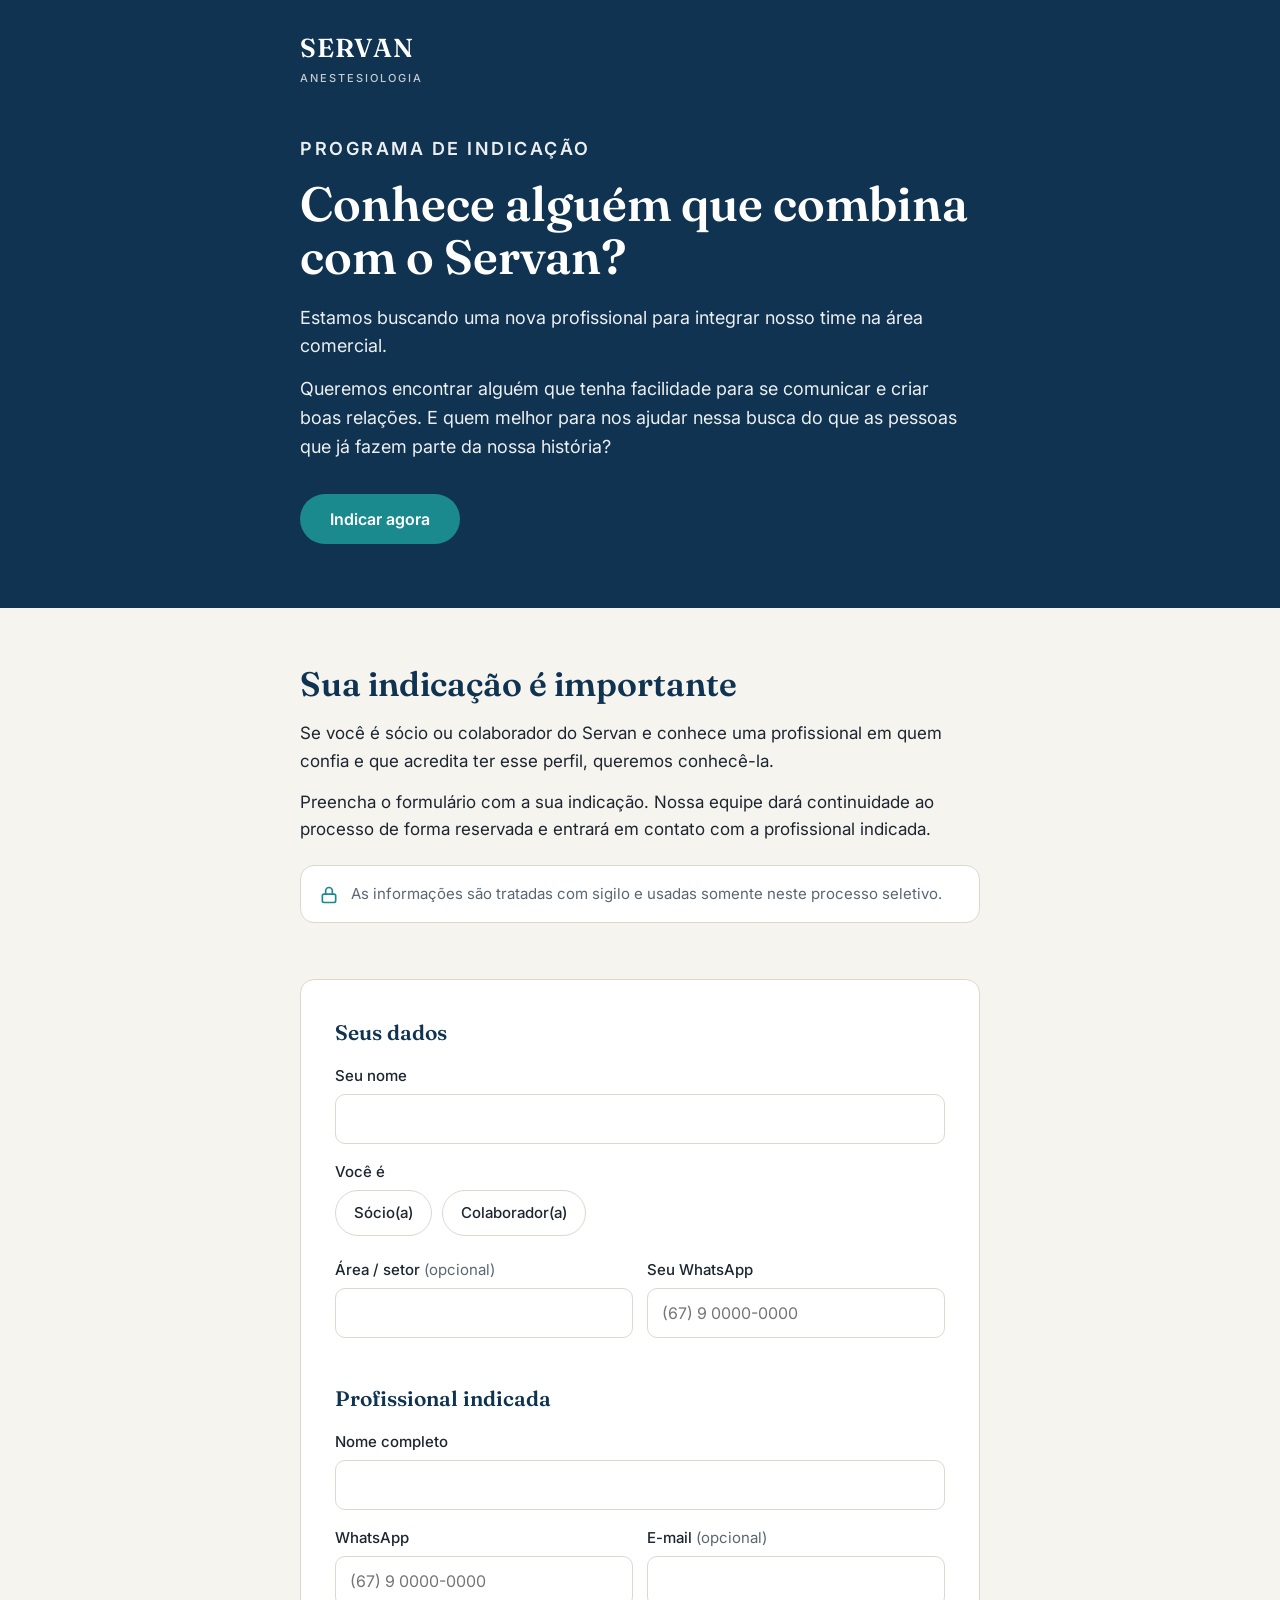
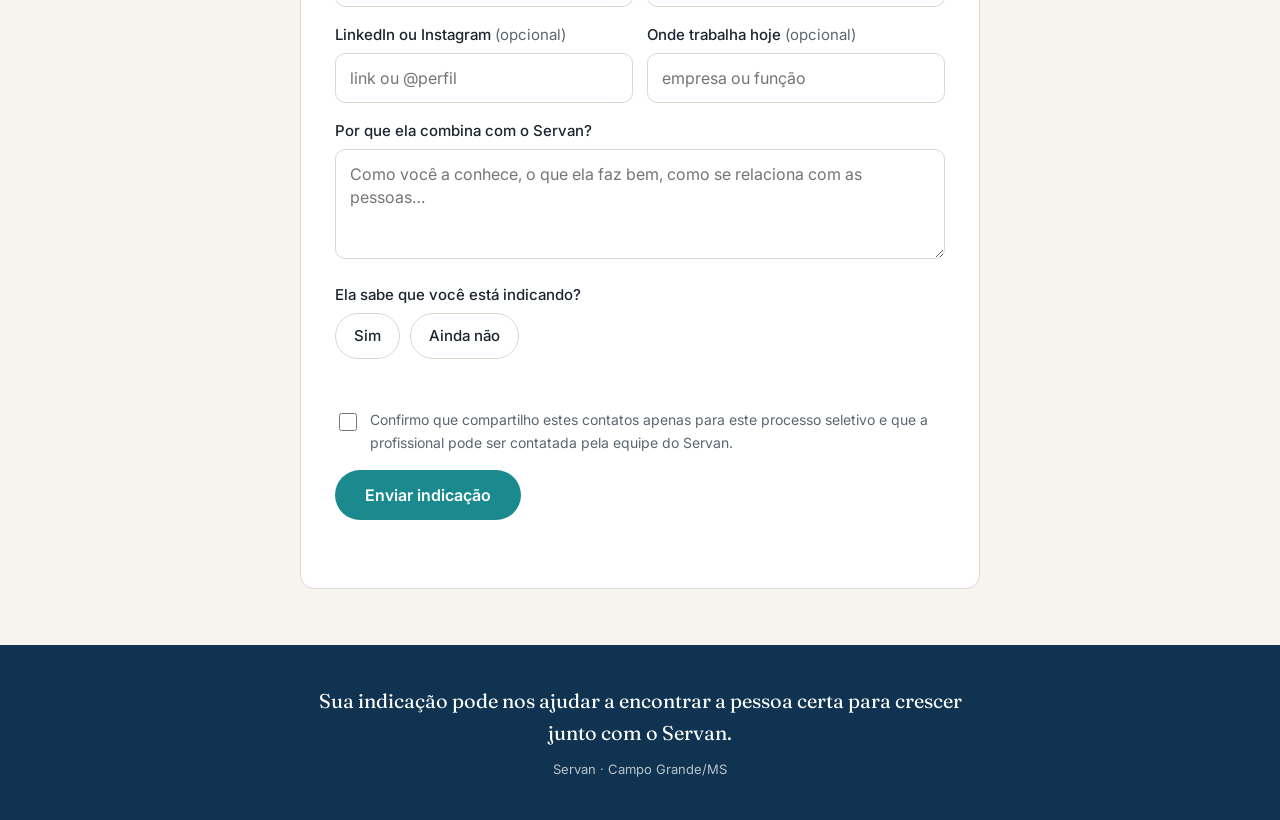
==== servan-indicacao/index.html @ 4f5d7ca6 "Add Servan referral landing page with Google Sheets integration Co-Authored-By: Claude Opus 5.5 <nor" ====
<!doctype html>
<html lang="pt-BR">
<head>
<meta charset="utf-8">
<meta name="viewport" content="width=device-width, initial-scale=1">
<title>Indique para o Servan</title>
<meta name="description" content="Conhece alguém que combina com o Servan? Indique para a vaga na área comercial.">
<meta name="robots" content="noindex, nofollow">
<meta property="og:title" content="Conhece alguém que combina com o Servan?">
<meta property="og:description" content="Sua indicação pode nos ajudar a encontrar a pessoa certa para crescer junto com o Servan.">
<link rel="preconnect" href="https://fonts.googleapis.com">
<link rel="preconnect" href="https://fonts.gstatic.com" crossorigin>
<link href="https://fonts.googleapis.com/css2?family=Fraunces:opsz,wght@9..144,500;9..144,600&family=Inter:wght@400;500;600&display=swap" rel="stylesheet">
<style>
  /* ==========================================================
     IDENTIDADE VISUAL — trocar aqui pelas cores oficiais Servan
     ========================================================== */
  :root {
    --brand: #0F3350;         /* cor principal (títulos, header) */
    --brand-ink: #FFFFFF;     /* texto sobre a cor principal */
    --accent: #1B8A8F;        /* botões, destaques */
    --accent-hover: #146E72;
    --bg: #F6F4EF;            /* fundo da página */
    --surface: #FFFFFF;       /* cartões e formulário */
    --text: #1C2530;
    --muted: #5B6673;
    --line: #DCD8CE;
    --error: #B42318;
    --radius: 14px;
    --font-title: "Fraunces", Georgia, serif;
    --font-body: "Inter", system-ui, -apple-system, "Segoe UI", sans-serif;
  }

  /* ===== CONFIG: URL do app da Web do Apps Script (ver LEIA-ME.md) ===== */
</style>
<script>
  window.SERVAN_ENDPOINT = "COLE_AQUI_A_URL_DO_APPS_SCRIPT";
</script>
<style>
  *, *::before, *::after { box-sizing: border-box; }
  html { -webkit-text-size-adjust: 100%; }
  body {
    margin: 0; background: var(--bg); color: var(--text);
    font-family: var(--font-body); font-size: 17px; line-height: 1.6;
  }
  .wrap { max-width: 720px; margin: 0 auto; padding: 0 20px; }

  header.hero { background: var(--brand); color: var(--brand-ink); padding: 28px 0 64px; }
  .logo { display: flex; align-items: center; gap: 10px; margin-bottom: 48px; min-height: 40px; }
  .logo img { height: 40px; width: auto; display: block; }
  .logo .wordmark { font-family: var(--font-title); font-size: 26px; font-weight: 600; letter-spacing: .04em; }
  .logo .wordmark small { display: block; font-family: var(--font-body); font-size: 11px; font-weight: 500; letter-spacing: .18em; text-transform: uppercase; opacity: .75; }
  .eyebrow { font-size: 13px; font-weight: 600; letter-spacing: .14em; text-transform: uppercase; opacity: .8; margin: 0 0 12px; }
  h1 { font-family: var(--font-title); font-weight: 600; font-size: clamp(32px, 7vw, 48px); line-height: 1.1; margin: 0 0 20px; }
  .hero p { font-size: 18px; opacity: .92; margin: 0 0 14px; max-width: 60ch; }
  .btn {
    display: inline-block; background: var(--accent); color: #fff; border: 0; cursor: pointer;
    font: 600 16px/1 var(--font-body); padding: 17px 30px; border-radius: 999px; text-decoration: none;
    transition: background .15s ease, transform .15s ease;
  }
  .btn:hover { background: var(--accent-hover); }
  .btn:active { transform: translateY(1px); }
  .btn:disabled { opacity: .6; cursor: wait; }
  .hero .btn { margin-top: 18px; }

  section { padding: 56px 0; }
  h2 { font-family: var(--font-title); font-weight: 600; color: var(--brand); font-size: clamp(26px, 5vw, 34px); line-height: 1.2; margin: 0 0 16px; }
  .intro p { margin: 0 0 14px; }
  .note { display: flex; gap: 12px; align-items: flex-start; background: var(--surface); border: 1px solid var(--line); border-radius: var(--radius); padding: 16px 18px; margin-top: 22px; font-size: 15px; color: var(--muted); }
  .note svg { flex: none; margin-top: 3px; color: var(--accent); }

  .card { background: var(--surface); border: 1px solid var(--line); border-radius: var(--radius); padding: 28px 22px; }
  fieldset { border: 0; margin: 0 0 28px; padding: 0; }
  legend { font-family: var(--font-title); font-size: 21px; font-weight: 600; color: var(--brand); margin-bottom: 14px; padding: 0; }
  .field { margin-bottom: 16px; }
  label { display: block; font-size: 15px; font-weight: 500; margin-bottom: 6px; }
  label .opt { font-weight: 400; color: var(--muted); }
  input[type=text], input[type=email], input[type=tel], textarea, select {
    width: 100%; font: 400 16px/1.4 var(--font-body); color: var(--text);
    background: #fff; border: 1px solid var(--line); border-radius: 10px; padding: 13px 14px;
  }
  textarea { min-height: 110px; resize: vertical; }
  input:focus, textarea:focus, select:focus { outline: 2px solid var(--accent); outline-offset: 1px; border-color: var(--accent); }
  .row { display: grid; grid-template-columns: 1fr; gap: 0 14px; }
  @media (min-width: 600px) { .row { grid-template-columns: 1fr 1fr; } .card { padding: 36px 34px; } }
  .choices { display: flex; flex-wrap: wrap; gap: 10px; }
  .choice { position: relative; }
  .choice input { position: absolute; opacity: 0; inset: 0; }
  .choice span { display: inline-block; border: 1px solid var(--line); border-radius: 999px; padding: 10px 18px; font-size: 15px; cursor: pointer; background: #fff; }
  .choice input:checked + span { background: var(--brand); color: var(--brand-ink); border-color: var(--brand); }
  .choice input:focus-visible + span { outline: 2px solid var(--accent); outline-offset: 2px; }
  .consent { display: flex; gap: 10px; align-items: flex-start; font-size: 14px; color: var(--muted); font-weight: 400; }
  .consent input { margin-top: 4px; width: 18px; height: 18px; flex: none; accent-color: var(--accent); }
  .hp { position: absolute; left: -9999px; }
  .err { color: var(--error); font-size: 14px; margin: 8px 0 0; min-height: 1em; }
  .submit { display: flex; flex-direction: column; gap: 10px; align-items: stretch; }
  @media (min-width: 600px) { .submit { align-items: flex-start; } }

  .thanks { display: none; text-align: center; padding: 48px 22px; }
  .thanks .check { width: 64px; height: 64px; border-radius: 50%; background: var(--accent); color: #fff; display: grid; place-items: center; margin: 0 auto 18px; }
  .thanks p { color: var(--muted); max-width: 46ch; margin: 0 auto 20px; }
  .link-btn { background: none; border: 0; color: var(--accent); font: 600 15px var(--font-body); cursor: pointer; text-decoration: underline; }

  footer { background: var(--brand); color: var(--brand-ink); padding: 40px 0; text-align: center; }
  footer p { font-family: var(--font-title); font-size: 20px; margin: 0; }
  footer small { display: block; margin-top: 10px; font-size: 13px; opacity: .7; }
</style>
</head>
<body>

<header class="hero">
  <div class="wrap">
    <div class="logo">
      <!-- Salve o logo oficial como logo-servan.png (versão clara/branca) na mesma pasta -->
      <img src="logo-servan.png" alt="Servan" onerror="this.remove(); document.getElementById('wm').hidden=false;">
      <div class="wordmark" id="wm" hidden>SERVAN<small>Anestesiologia</small></div>
    </div>
    <p class="eyebrow">Programa de indicação</p>
    <h1>Conhece alguém que combina com o Servan?</h1>
    <p>Estamos buscando uma nova profissional para integrar nosso time na área comercial.</p>
    <p>Queremos encontrar alguém que tenha facilidade para se comunicar e criar boas relações. E quem melhor para nos ajudar nessa busca do que as pessoas que já fazem parte da nossa história?</p>
    <a class="btn" href="#indicar">Indicar agora</a>
  </div>
</header>

<section class="intro">
  <div class="wrap">
    <h2>Sua indicação é importante</h2>
    <p>Se você é sócio ou colaborador do Servan e conhece uma profissional em quem confia e que acredita ter esse perfil, queremos conhecê-la.</p>
    <p>Preencha o formulário com a sua indicação. Nossa equipe dará continuidade ao processo de forma reservada e entrará em contato com a profissional indicada.</p>
    <div class="note">
      <svg width="20" height="20" viewBox="0 0 24 24" fill="none" stroke="currentColor" stroke-width="2" stroke-linecap="round" stroke-linejoin="round" aria-hidden="true"><rect x="4" y="11" width="16" height="10" rx="2"/><path d="M8 11V7a4 4 0 0 1 8 0v4"/></svg>
      <span>As informações são tratadas com sigilo e usadas somente neste processo seletivo.</span>
    </div>
  </div>
</section>

<section id="indicar" style="padding-top:0">
  <div class="wrap">
    <div class="card">
      <form id="form" novalidate>
        <fieldset>
          <legend>Seus dados</legend>
          <div class="field">
            <label for="ind_nome">Seu nome</label>
            <input type="text" id="ind_nome" name="ind_nome" autocomplete="name" required>
          </div>
          <div class="field">
            <label id="vinc_lbl">Você é</label>
            <div class="choices" role="radiogroup" aria-labelledby="vinc_lbl">
              <label class="choice"><input type="radio" name="ind_vinculo" value="Sócio(a)" required><span>Sócio(a)</span></label>
              <label class="choice"><input type="radio" name="ind_vinculo" value="Colaborador(a)"><span>Colaborador(a)</span></label>
            </div>
          </div>
          <div class="row">
            <div class="field">
              <label for="ind_area">Área / setor <span class="opt">(opcional)</span></label>
              <input type="text" id="ind_area" name="ind_area">
            </div>
            <div class="field">
              <label for="ind_contato">Seu WhatsApp</label>
              <input type="tel" id="ind_contato" name="ind_contato" autocomplete="tel" inputmode="tel" placeholder="(67) 9 0000-0000" required>
            </div>
          </div>
        </fieldset>

        <fieldset>
          <legend>Profissional indicada</legend>
          <div class="field">
            <label for="nome">Nome completo</label>
            <input type="text" id="nome" name="nome" required>
          </div>
          <div class="row">
            <div class="field">
              <label for="whatsapp">WhatsApp</label>
              <input type="tel" id="whatsapp" name="whatsapp" inputmode="tel" placeholder="(67) 9 0000-0000" required>
            </div>
            <div class="field">
              <label for="email">E-mail <span class="opt">(opcional)</span></label>
              <input type="email" id="email" name="email">
            </div>
          </div>
          <div class="row">
            <div class="field">
              <label for="social">LinkedIn ou Instagram <span class="opt">(opcional)</span></label>
              <input type="text" id="social" name="social" placeholder="link ou @perfil">
            </div>
            <div class="field">
              <label for="atuacao">Onde trabalha hoje <span class="opt">(opcional)</span></label>
              <input type="text" id="atuacao" name="atuacao" placeholder="empresa ou função">
            </div>
          </div>
          <div class="field">
            <label for="motivo">Por que ela combina com o Servan?</label>
            <textarea id="motivo" name="motivo" placeholder="Como você a conhece, o que ela faz bem, como se relaciona com as pessoas…" required></textarea>
          </div>
          <div class="field">
            <label id="sabe_lbl">Ela sabe que você está indicando?</label>
            <div class="choices" role="radiogroup" aria-labelledby="sabe_lbl">
              <label class="choice"><input type="radio" name="sabe" value="Sim" required><span>Sim</span></label>
              <label class="choice"><input type="radio" name="sabe" value="Ainda não"><span>Ainda não</span></label>
            </div>
          </div>
        </fieldset>

        <div class="field">
          <label class="consent">
            <input type="checkbox" name="consentimento" value="Sim" required>
            <span>Confirmo que compartilho estes contatos apenas para este processo seletivo e que a profissional pode ser contatada pela equipe do Servan.</span>
          </label>
        </div>

        <input class="hp" type="text" name="website" tabindex="-1" autocomplete="off" aria-hidden="true">

        <div class="submit">
          <button class="btn" type="submit" id="send">Enviar indicação</button>
          <p class="err" id="err" role="alert"></p>
        </div>
      </form>

      <div class="thanks" id="thanks" aria-live="polite">
        <div class="check"><svg width="30" height="30" viewBox="0 0 24 24" fill="none" stroke="currentColor" stroke-width="2.5" stroke-linecap="round" stroke-linejoin="round" aria-hidden="true"><path d="M20 6 9 17l-5-5"/></svg></div>
        <h2>Indicação recebida. Obrigado!</h2>
        <p>Nossa equipe vai dar continuidade de forma reservada e entrará em contato com a profissional indicada.</p>
        <button class="link-btn" type="button" id="again">Fazer outra indicação</button>
      </div>
    </div>
  </div>
</section>

<footer>
  <div class="wrap">
    <p>Sua indicação pode nos ajudar a encontrar a pessoa certa para crescer junto com o Servan.</p>
    <small>Servan · Campo Grande/MS</small>
  </div>
</footer>

<script>
(function () {
  var form = document.getElementById('form');
  var btn = document.getElementById('send');
  var err = document.getElementById('err');
  var thanks = document.getElementById('thanks');

  function digits(v) { return (v || '').replace(/\D/g, ''); }

  function validate() {
    var missing = [];
    form.querySelectorAll('[required]').forEach(function (el) {
      if (el.type === 'radio') {
        if (!form.querySelector('input[name="' + el.name + '"]:checked')) missing.push(el);
      } else if (el.type === 'checkbox') {
        if (!el.checked) missing.push(el);
      } else if (!el.value.trim()) missing.push(el);
    });
    if (missing.length) { missing[0].focus(); return 'Preencha os campos obrigatórios.'; }
    if (digits(form.ind_contato.value).length < 10 || digits(form.whatsapp.value).length < 10) {
      return 'Confira os números de WhatsApp (com DDD).';
    }
    if (form.email.value && !/^\S+@\S+\.\S+$/.test(form.email.value)) return 'Confira o e-mail informado.';
    return '';
  }

  function done() {
    form.style.display = 'none';
    thanks.style.display = 'block';
    thanks.scrollIntoView({ behavior: 'smooth', block: 'center' });
  }

  function fail() {
    btn.disabled = false; btn.textContent = 'Enviar indicação';
    err.textContent = 'Não foi possível enviar agora. Tente novamente em instantes.';
  }

  form.addEventListener('submit', function (e) {
    e.preventDefault();
    err.textContent = '';
    if (form.website.value) return; // honeypot anti-spam
    var msg = validate();
    if (msg) { err.textContent = msg; return; }

    var data = {};
    new FormData(form).forEach(function (v, k) { if (k !== 'website') data[k] = String(v).trim(); });

    btn.disabled = true; btn.textContent = 'Enviando…';

    // Servido pelo próprio Apps Script (doGet): usa google.script.run
    if (window.google && google.script && google.script.run) {
      google.script.run.withSuccessHandler(done).withFailureHandler(fail).salvarIndicacao(data);
      return;
    }
    // Hospedado fora (Netlify, GitHub Pages etc.): POST para o app da Web
    fetch(window.SERVAN_ENDPOINT, { method: 'POST', mode: 'no-cors', body: new URLSearchParams(data) })
      .then(done).catch(fail);
  });

  document.getElementById('again').addEventListener('click', function () {
    form.reset(); btn.disabled = false; btn.textContent = 'Enviar indicação';
    thanks.style.display = 'none'; form.style.display = 'block';
    document.getElementById('indicar').scrollIntoView({ behavior: 'smooth' });
  });
})();
</script>
</body>
</html>
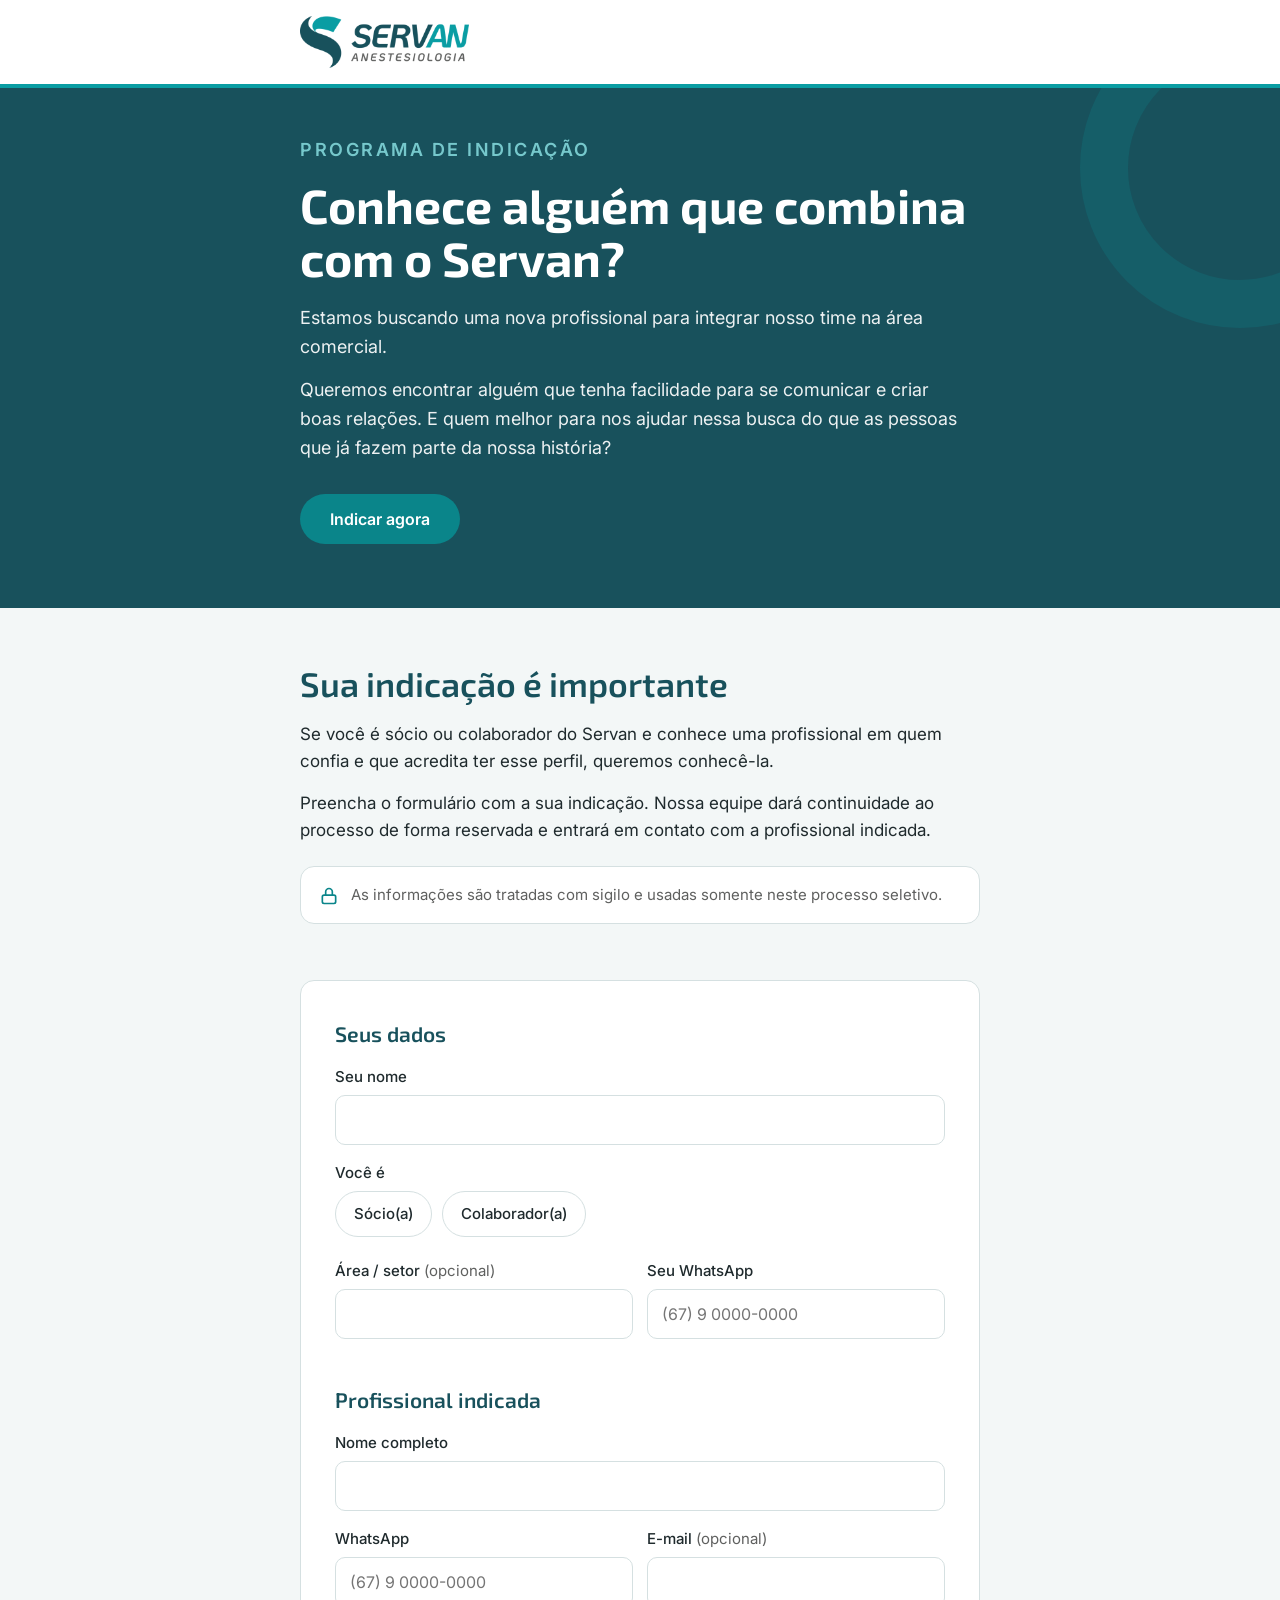
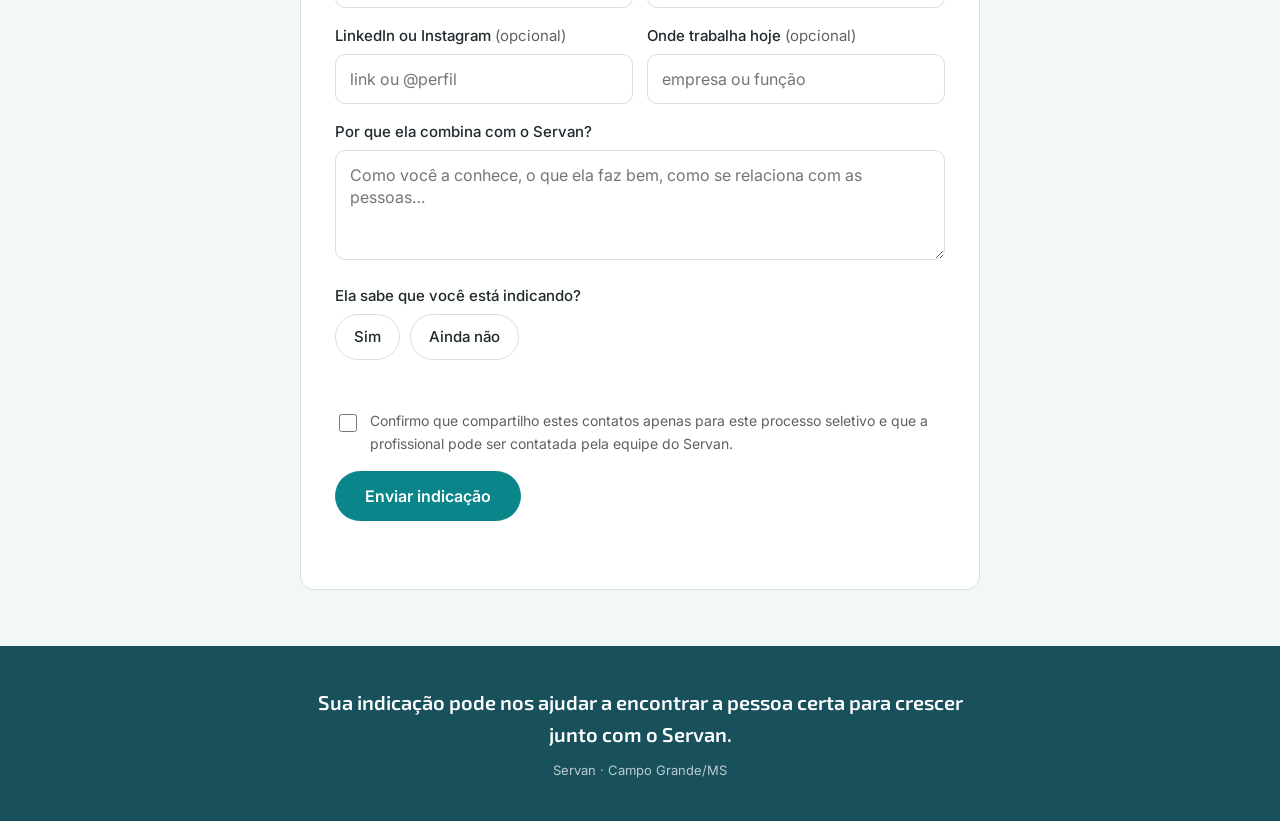
==== commit f9780022: "Apply Servan logo and brand palette to referral LP Co-Authored-By: Claude Opus 5.5 <noreply@anthropi" ====
--- a/servan-indicacao/index.html
+++ b/servan-indicacao/index.html
@@ -10,24 +10,25 @@
 <meta property="og:description" content="Sua indicação pode nos ajudar a encontrar a pessoa certa para crescer junto com o Servan.">
 <link rel="preconnect" href="https://fonts.googleapis.com">
 <link rel="preconnect" href="https://fonts.gstatic.com" crossorigin>
-<link href="https://fonts.googleapis.com/css2?family=Fraunces:opsz,wght@9..144,500;9..144,600&family=Inter:wght@400;500;600&display=swap" rel="stylesheet">
+<link href="https://fonts.googleapis.com/css2?family=Exo+2:wght@600;700&family=Inter:wght@400;500;600&display=swap" rel="stylesheet">
 <style>
   /* ==========================================================
      IDENTIDADE VISUAL — trocar aqui pelas cores oficiais Servan
      ========================================================== */
   :root {
-    --brand: #0F3350;         /* cor principal (títulos, header) */
+    --brand: #18515C;         /* petróleo Servan (logo) */
     --brand-ink: #FFFFFF;     /* texto sobre a cor principal */
-    --accent: #1B8A8F;        /* botões, destaques */
-    --accent-hover: #146E72;
-    --bg: #F6F4EF;            /* fundo da página */
+    --teal: #0A9DA3;          /* turquesa Servan (logo) — detalhes */
+    --accent: #0A858A;        /* turquesa escurecido p/ botões (contraste AA) */
+    --accent-hover: #18515C;
+    --bg: #F3F7F7;            /* fundo da página */
     --surface: #FFFFFF;       /* cartões e formulário */
-    --text: #1C2530;
-    --muted: #5B6673;
-    --line: #DCD8CE;
+    --text: #1F2A2D;
+    --muted: #5F605F;         /* cinza Servan (logo) */
+    --line: #D5E0E1;
     --error: #B42318;
     --radius: 14px;
-    --font-title: "Fraunces", Georgia, serif;
+    --font-title: "Exo 2", "Segoe UI", system-ui, sans-serif;
     --font-body: "Inter", system-ui, -apple-system, "Segoe UI", sans-serif;
   }
 
@@ -45,13 +46,19 @@
   }
   .wrap { max-width: 720px; margin: 0 auto; padding: 0 20px; }
 
-  header.hero { background: var(--brand); color: var(--brand-ink); padding: 28px 0 64px; }
-  .logo { display: flex; align-items: center; gap: 10px; margin-bottom: 48px; min-height: 40px; }
-  .logo img { height: 40px; width: auto; display: block; }
-  .logo .wordmark { font-family: var(--font-title); font-size: 26px; font-weight: 600; letter-spacing: .04em; }
+  .topbar { background: var(--surface); border-bottom: 4px solid var(--teal); }
+  .topbar .wrap { padding-top: 16px; padding-bottom: 16px; }
+  .logo { display: flex; align-items: center; min-height: 44px; }
+  .logo img { height: 44px; width: auto; display: block; }
+  @media (min-width: 600px) { .logo img { height: 52px; } }
+  .logo .wordmark { font-family: var(--font-title); font-style: italic; font-size: 26px; font-weight: 700; letter-spacing: .04em; color: var(--brand); }
+  header.hero { background: var(--brand); color: var(--brand-ink); padding: 48px 0 64px; position: relative; overflow: hidden; }
+  header.hero::after { content: ""; position: absolute; right: -120px; top: -80px; width: 320px; height: 320px; border-radius: 50%; border: 48px solid var(--teal); opacity: .18; pointer-events: none; }
+  header.hero .wrap { position: relative; z-index: 1; }
+  .eyebrow { color: #7FD3D6; }
   .logo .wordmark small { display: block; font-family: var(--font-body); font-size: 11px; font-weight: 500; letter-spacing: .18em; text-transform: uppercase; opacity: .75; }
-  .eyebrow { font-size: 13px; font-weight: 600; letter-spacing: .14em; text-transform: uppercase; opacity: .8; margin: 0 0 12px; }
-  h1 { font-family: var(--font-title); font-weight: 600; font-size: clamp(32px, 7vw, 48px); line-height: 1.1; margin: 0 0 20px; }
+  .eyebrow { font-size: 13px; font-weight: 600; letter-spacing: .14em; text-transform: uppercase; margin: 0 0 12px; }
+  h1 { font-family: var(--font-title); font-weight: 700; font-size: clamp(32px, 7vw, 48px); line-height: 1.1; margin: 0 0 20px; }
   .hero p { font-size: 18px; opacity: .92; margin: 0 0 14px; max-width: 60ch; }
   .btn {
     display: inline-block; background: var(--accent); color: #fff; border: 0; cursor: pointer;
@@ -97,24 +104,28 @@
   @media (min-width: 600px) { .submit { align-items: flex-start; } }
 
   .thanks { display: none; text-align: center; padding: 48px 22px; }
-  .thanks .check { width: 64px; height: 64px; border-radius: 50%; background: var(--accent); color: #fff; display: grid; place-items: center; margin: 0 auto 18px; }
+  .thanks .check { width: 64px; height: 64px; border-radius: 50%; background: var(--teal); color: #fff; display: grid; place-items: center; margin: 0 auto 18px; }
   .thanks p { color: var(--muted); max-width: 46ch; margin: 0 auto 20px; }
   .link-btn { background: none; border: 0; color: var(--accent); font: 600 15px var(--font-body); cursor: pointer; text-decoration: underline; }
 
   footer { background: var(--brand); color: var(--brand-ink); padding: 40px 0; text-align: center; }
-  footer p { font-family: var(--font-title); font-size: 20px; margin: 0; }
+  footer p { font-family: var(--font-title); font-weight: 600; font-size: 20px; margin: 0; }
   footer small { display: block; margin-top: 10px; font-size: 13px; opacity: .7; }
 </style>
 </head>
 <body>
 
-<header class="hero">
+<div class="topbar">
   <div class="wrap">
     <div class="logo">
-      <!-- Salve o logo oficial como logo-servan.png (versão clara/branca) na mesma pasta -->
-      <img src="logo-servan.png" alt="Servan" onerror="this.remove(); document.getElementById('wm').hidden=false;">
+      <img src="[data-uri]" alt="Servan Anestesiologia" onerror="this.remove(); document.getElementById('wm').hidden=false;">
       <div class="wordmark" id="wm" hidden>SERVAN<small>Anestesiologia</small></div>
     </div>
+  </div>
+</div>
+
+<header class="hero">
+  <div class="wrap">
     <p class="eyebrow">Programa de indicação</p>
     <h1>Conhece alguém que combina com o Servan?</h1>
     <p>Estamos buscando uma nova profissional para integrar nosso time na área comercial.</p>
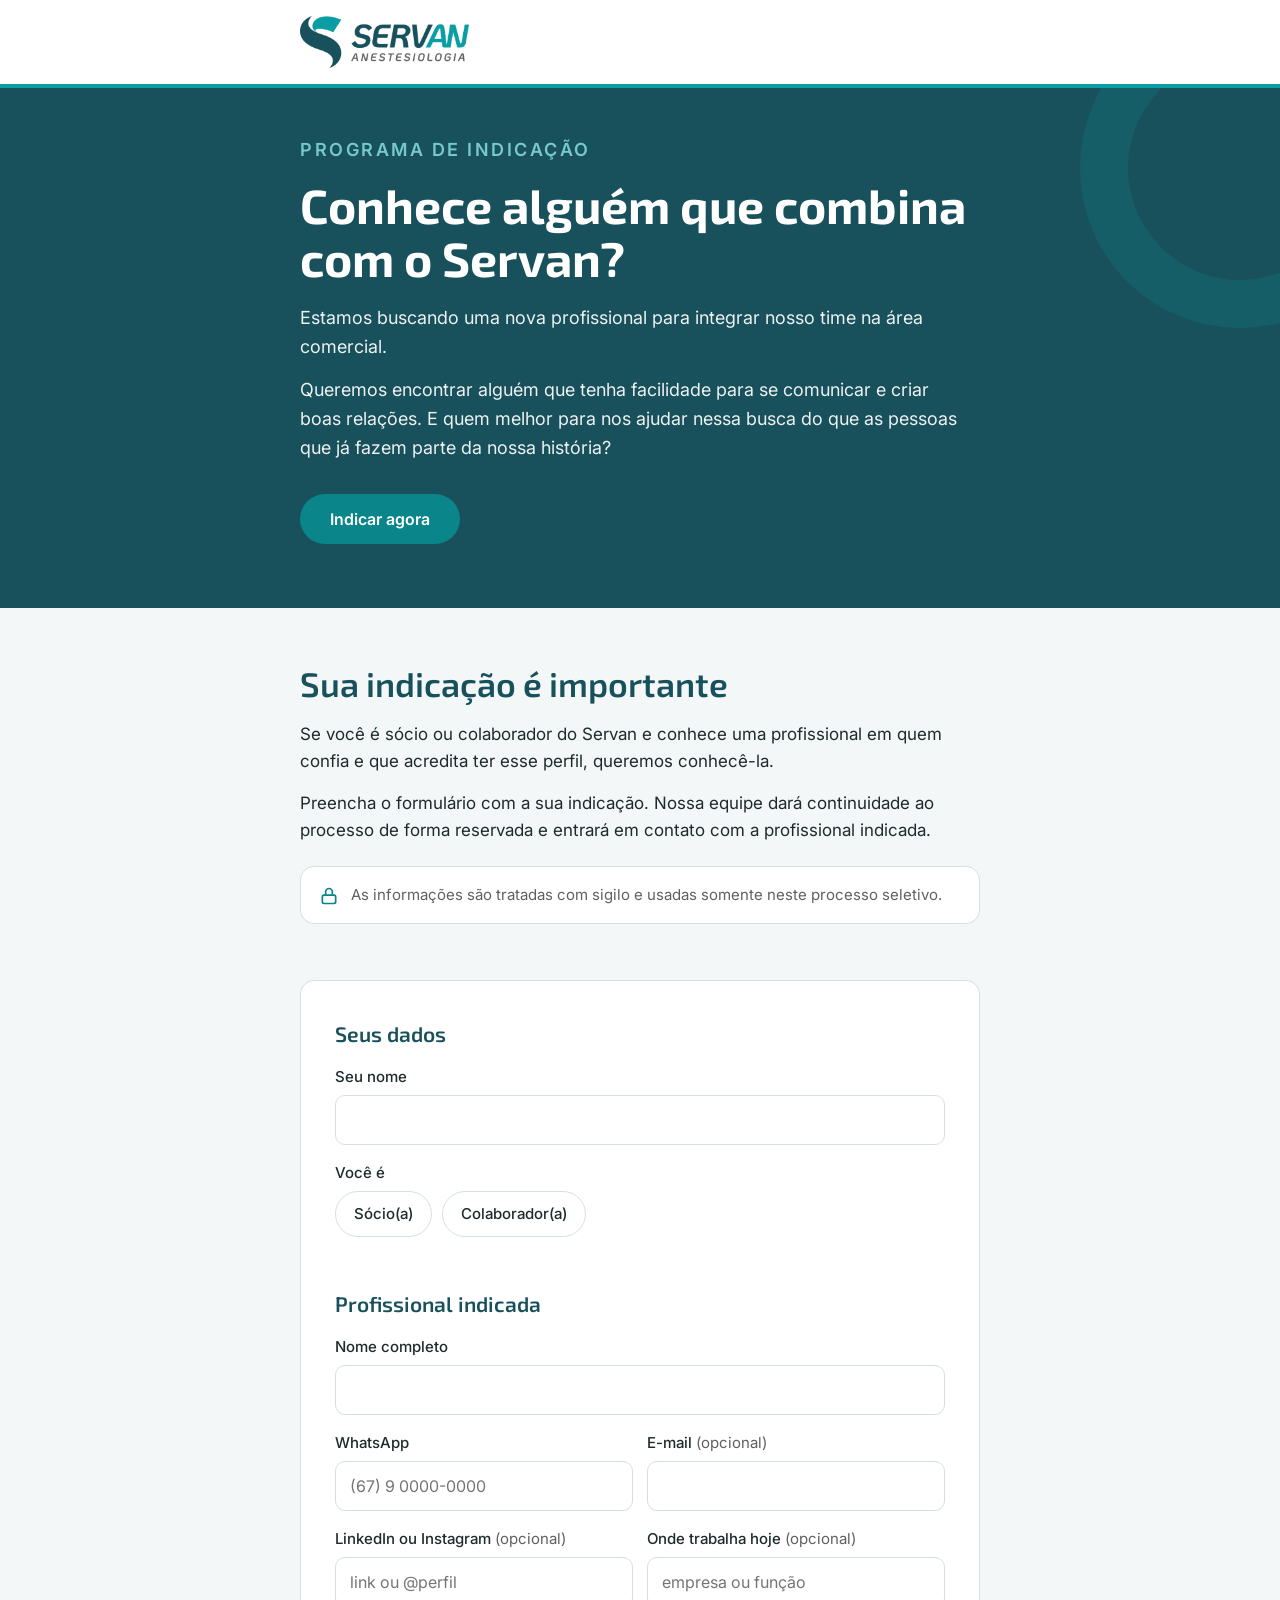
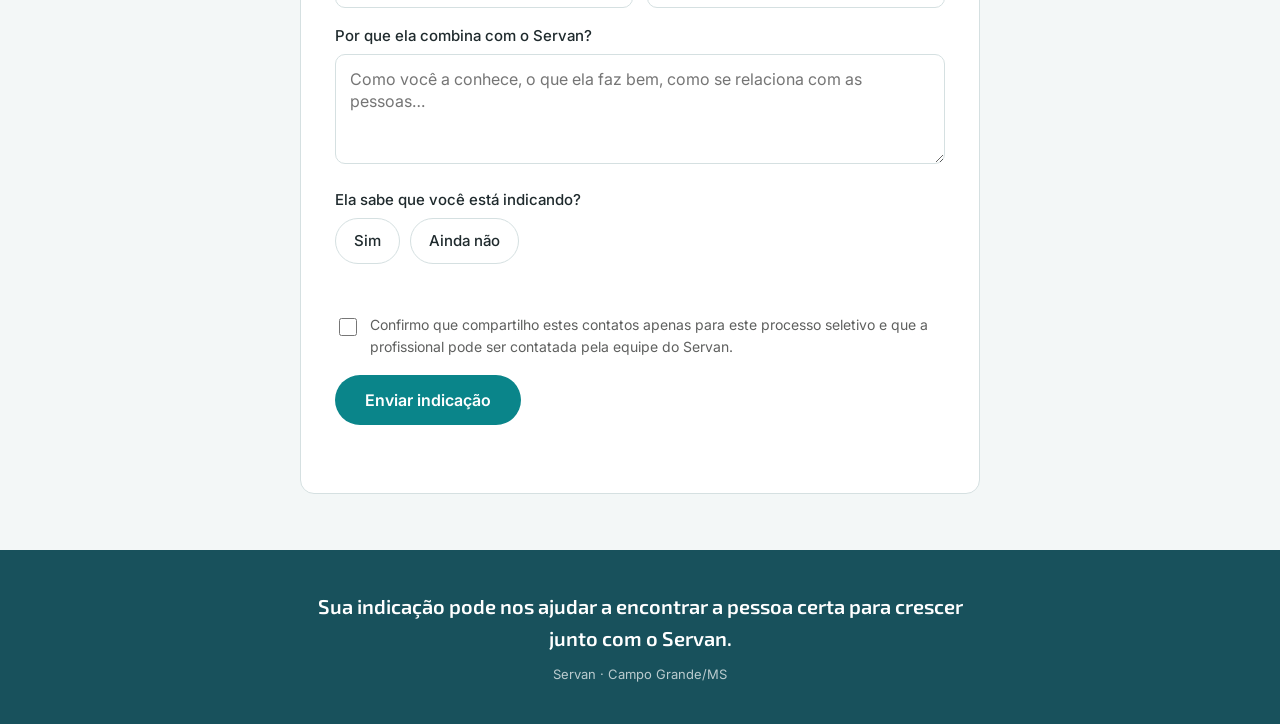
==== commit 15d0edd7: "Remove referrer phone and area fields from Servan LP Co-Authored-By: Claude Opus 5.5 <noreply@anthro" ====
--- a/servan-indicacao/index.html
+++ b/servan-indicacao/index.html
@@ -163,16 +163,6 @@
               <label class="choice"><input type="radio" name="ind_vinculo" value="Colaborador(a)"><span>Colaborador(a)</span></label>
             </div>
           </div>
-          <div class="row">
-            <div class="field">
-              <label for="ind_area">Área / setor <span class="opt">(opcional)</span></label>
-              <input type="text" id="ind_area" name="ind_area">
-            </div>
-            <div class="field">
-              <label for="ind_contato">Seu WhatsApp</label>
-              <input type="tel" id="ind_contato" name="ind_contato" autocomplete="tel" inputmode="tel" placeholder="(67) 9 0000-0000" required>
-            </div>
-          </div>
         </fieldset>
 
         <fieldset>
@@ -265,8 +255,8 @@
       } else if (!el.value.trim()) missing.push(el);
     });
     if (missing.length) { missing[0].focus(); return 'Preencha os campos obrigatórios.'; }
-    if (digits(form.ind_contato.value).length < 10 || digits(form.whatsapp.value).length < 10) {
-      return 'Confira os números de WhatsApp (com DDD).';
+    if (digits(form.whatsapp.value).length < 10) {
+      return 'Confira o WhatsApp da indicada (com DDD).';
     }
     if (form.email.value && !/^\S+@\S+\.\S+$/.test(form.email.value)) return 'Confira o e-mail informado.';
     return '';
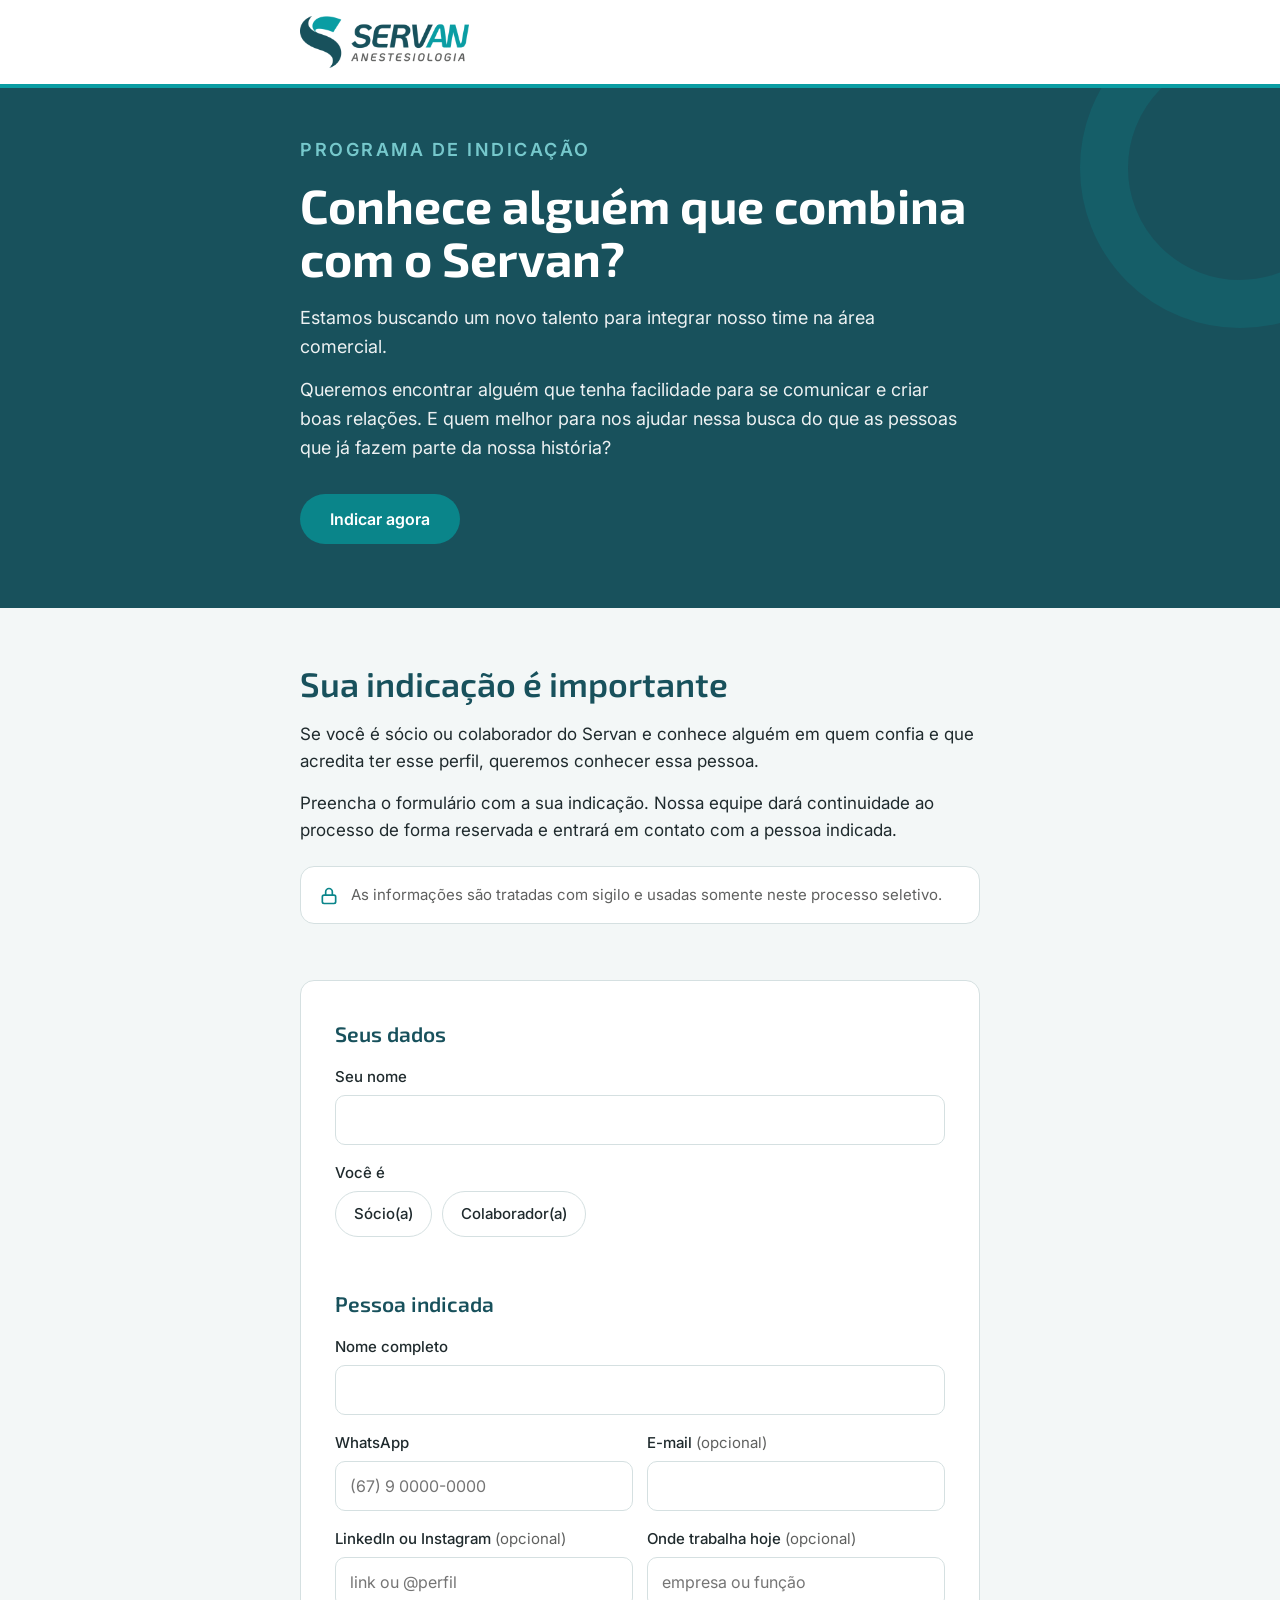
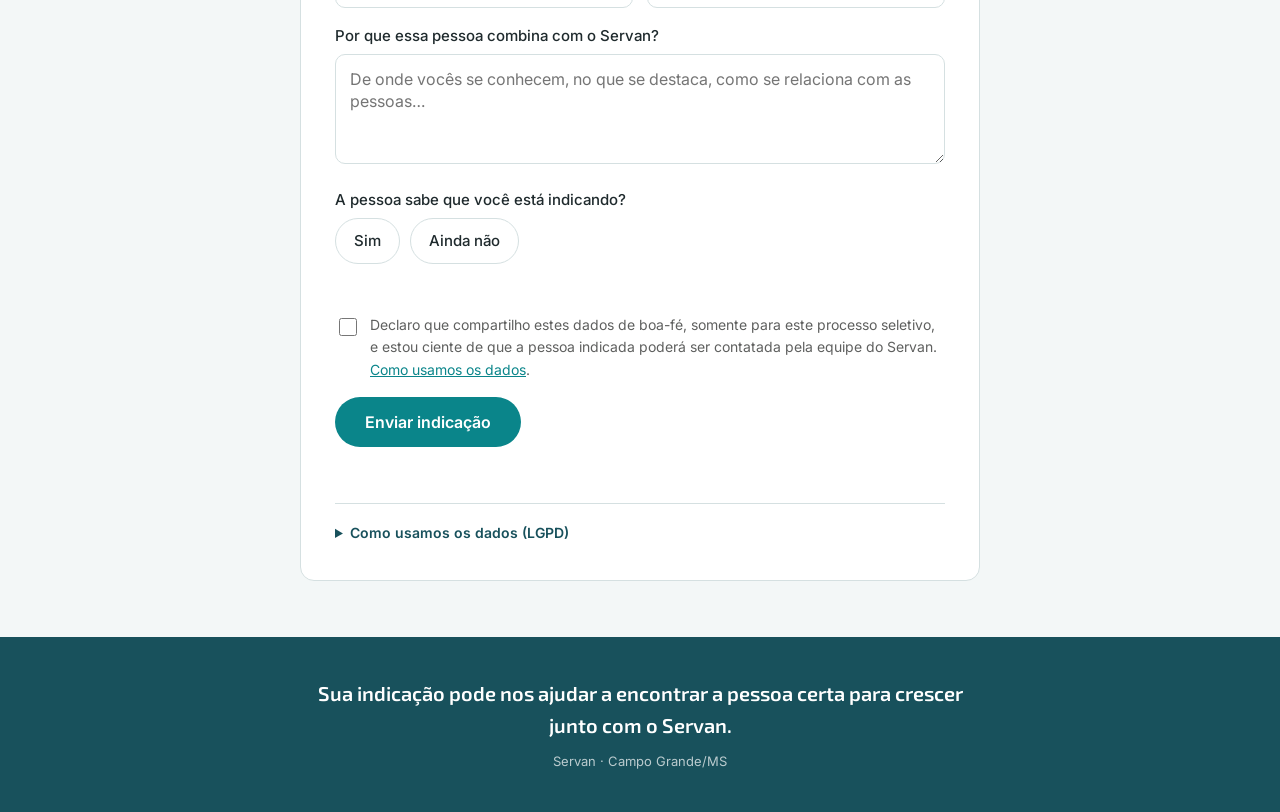
==== commit 917fbdd9: "Use gender-neutral copy and add LGPD notice to Servan LP Co-Authored-By: Claude Opus 5.5 <noreply@an" ====
--- a/servan-indicacao/index.html
+++ b/servan-indicacao/index.html
@@ -98,6 +98,11 @@
   .choice input:focus-visible + span { outline: 2px solid var(--accent); outline-offset: 2px; }
   .consent { display: flex; gap: 10px; align-items: flex-start; font-size: 14px; color: var(--muted); font-weight: 400; }
   .consent input { margin-top: 4px; width: 18px; height: 18px; flex: none; accent-color: var(--accent); }
+  .privacy { margin-top: 24px; border-top: 1px solid var(--line); padding-top: 18px; font-size: 14px; color: var(--muted); }
+  .privacy summary { cursor: pointer; font-weight: 600; color: var(--brand); }
+  .privacy ul { padding-left: 18px; margin: 8px 0 0; }
+  .privacy li { margin-bottom: 6px; }
+  .consent a, .privacy a { color: var(--accent); }
   .hp { position: absolute; left: -9999px; }
   .err { color: var(--error); font-size: 14px; margin: 8px 0 0; min-height: 1em; }
   .submit { display: flex; flex-direction: column; gap: 10px; align-items: stretch; }
@@ -128,7 +133,7 @@
   <div class="wrap">
     <p class="eyebrow">Programa de indicação</p>
     <h1>Conhece alguém que combina com o Servan?</h1>
-    <p>Estamos buscando uma nova profissional para integrar nosso time na área comercial.</p>
+    <p>Estamos buscando um novo talento para integrar nosso time na área comercial.</p>
     <p>Queremos encontrar alguém que tenha facilidade para se comunicar e criar boas relações. E quem melhor para nos ajudar nessa busca do que as pessoas que já fazem parte da nossa história?</p>
     <a class="btn" href="#indicar">Indicar agora</a>
   </div>
@@ -137,8 +142,8 @@
 <section class="intro">
   <div class="wrap">
     <h2>Sua indicação é importante</h2>
-    <p>Se você é sócio ou colaborador do Servan e conhece uma profissional em quem confia e que acredita ter esse perfil, queremos conhecê-la.</p>
-    <p>Preencha o formulário com a sua indicação. Nossa equipe dará continuidade ao processo de forma reservada e entrará em contato com a profissional indicada.</p>
+    <p>Se você é sócio ou colaborador do Servan e conhece alguém em quem confia e que acredita ter esse perfil, queremos conhecer essa pessoa.</p>
+    <p>Preencha o formulário com a sua indicação. Nossa equipe dará continuidade ao processo de forma reservada e entrará em contato com a pessoa indicada.</p>
     <div class="note">
       <svg width="20" height="20" viewBox="0 0 24 24" fill="none" stroke="currentColor" stroke-width="2" stroke-linecap="round" stroke-linejoin="round" aria-hidden="true"><rect x="4" y="11" width="16" height="10" rx="2"/><path d="M8 11V7a4 4 0 0 1 8 0v4"/></svg>
       <span>As informações são tratadas com sigilo e usadas somente neste processo seletivo.</span>
@@ -166,7 +171,7 @@
         </fieldset>
 
         <fieldset>
-          <legend>Profissional indicada</legend>
+          <legend>Pessoa indicada</legend>
           <div class="field">
             <label for="nome">Nome completo</label>
             <input type="text" id="nome" name="nome" required>
@@ -192,11 +197,11 @@
             </div>
           </div>
           <div class="field">
-            <label for="motivo">Por que ela combina com o Servan?</label>
-            <textarea id="motivo" name="motivo" placeholder="Como você a conhece, o que ela faz bem, como se relaciona com as pessoas…" required></textarea>
-          </div>
-          <div class="field">
-            <label id="sabe_lbl">Ela sabe que você está indicando?</label>
+            <label for="motivo">Por que essa pessoa combina com o Servan?</label>
+            <textarea id="motivo" name="motivo" placeholder="De onde vocês se conhecem, no que se destaca, como se relaciona com as pessoas…" required></textarea>
+          </div>
+          <div class="field">
+            <label id="sabe_lbl">A pessoa sabe que você está indicando?</label>
             <div class="choices" role="radiogroup" aria-labelledby="sabe_lbl">
               <label class="choice"><input type="radio" name="sabe" value="Sim" required><span>Sim</span></label>
               <label class="choice"><input type="radio" name="sabe" value="Ainda não"><span>Ainda não</span></label>
@@ -207,7 +212,7 @@
         <div class="field">
           <label class="consent">
             <input type="checkbox" name="consentimento" value="Sim" required>
-            <span>Confirmo que compartilho estes contatos apenas para este processo seletivo e que a profissional pode ser contatada pela equipe do Servan.</span>
+            <span>Declaro que compartilho estes dados de boa-fé, somente para este processo seletivo, e estou ciente de que a pessoa indicada poderá ser contatada pela equipe do Servan. <a href="#privacidade">Como usamos os dados</a>.</span>
           </label>
         </div>
 
@@ -219,10 +224,22 @@
         </div>
       </form>
 
+      <details class="privacy" id="privacidade">
+        <summary>Como usamos os dados (LGPD)</summary>
+        <p>Os dados enviados aqui são usados <strong>exclusivamente</strong> para avaliar a indicação e, se houver interesse, convidar a pessoa indicada a participar do processo seletivo da área comercial do Servan.</p>
+        <ul>
+          <li><strong>Quem trata:</strong> Servan Anestesiologia, com apoio da consultoria que conduz o recrutamento.</li>
+          <li><strong>Transparência:</strong> no primeiro contato, a pessoa indicada é informada de onde vieram seus dados e pode pedir a exclusão a qualquer momento.</li>
+          <li><strong>Prazo:</strong> os dados são mantidos apenas até o encerramento do processo seletivo e depois excluídos.</li>
+          <li><strong>Seleção:</strong> a avaliação considera somente competências e experiência para a função, sem distinção de gênero, idade, raça, estado civil ou qualquer outra característica pessoal.</li>
+          <li><strong>Seus direitos:</strong> para acessar, corrigir ou excluir dados, fale com <a href="mailto:marketing@servan.com.br">marketing@servan.com.br</a>.</li>
+        </ul>
+      </details>
+
       <div class="thanks" id="thanks" aria-live="polite">
         <div class="check"><svg width="30" height="30" viewBox="0 0 24 24" fill="none" stroke="currentColor" stroke-width="2.5" stroke-linecap="round" stroke-linejoin="round" aria-hidden="true"><path d="M20 6 9 17l-5-5"/></svg></div>
         <h2>Indicação recebida. Obrigado!</h2>
-        <p>Nossa equipe vai dar continuidade de forma reservada e entrará em contato com a profissional indicada.</p>
+        <p>Nossa equipe vai dar continuidade de forma reservada e entrará em contato com a pessoa indicada.</p>
         <button class="link-btn" type="button" id="again">Fazer outra indicação</button>
       </div>
     </div>
@@ -256,7 +273,7 @@
     });
     if (missing.length) { missing[0].focus(); return 'Preencha os campos obrigatórios.'; }
     if (digits(form.whatsapp.value).length < 10) {
-      return 'Confira o WhatsApp da indicada (com DDD).';
+      return 'Confira o WhatsApp da pessoa indicada (com DDD).';
     }
     if (form.email.value && !/^\S+@\S+\.\S+$/.test(form.email.value)) return 'Confira o e-mail informado.';
     return '';
@@ -295,6 +312,8 @@
       .then(done).catch(fail);
   });
 
+  document.querySelector('a[href="#privacidade"]').addEventListener('click', function () { document.getElementById('privacidade').open = true; });
+
   document.getElementById('again').addEventListener('click', function () {
     form.reset(); btn.disabled = false; btn.textContent = 'Enviar indicação';
     thanks.style.display = 'none'; form.style.display = 'block';
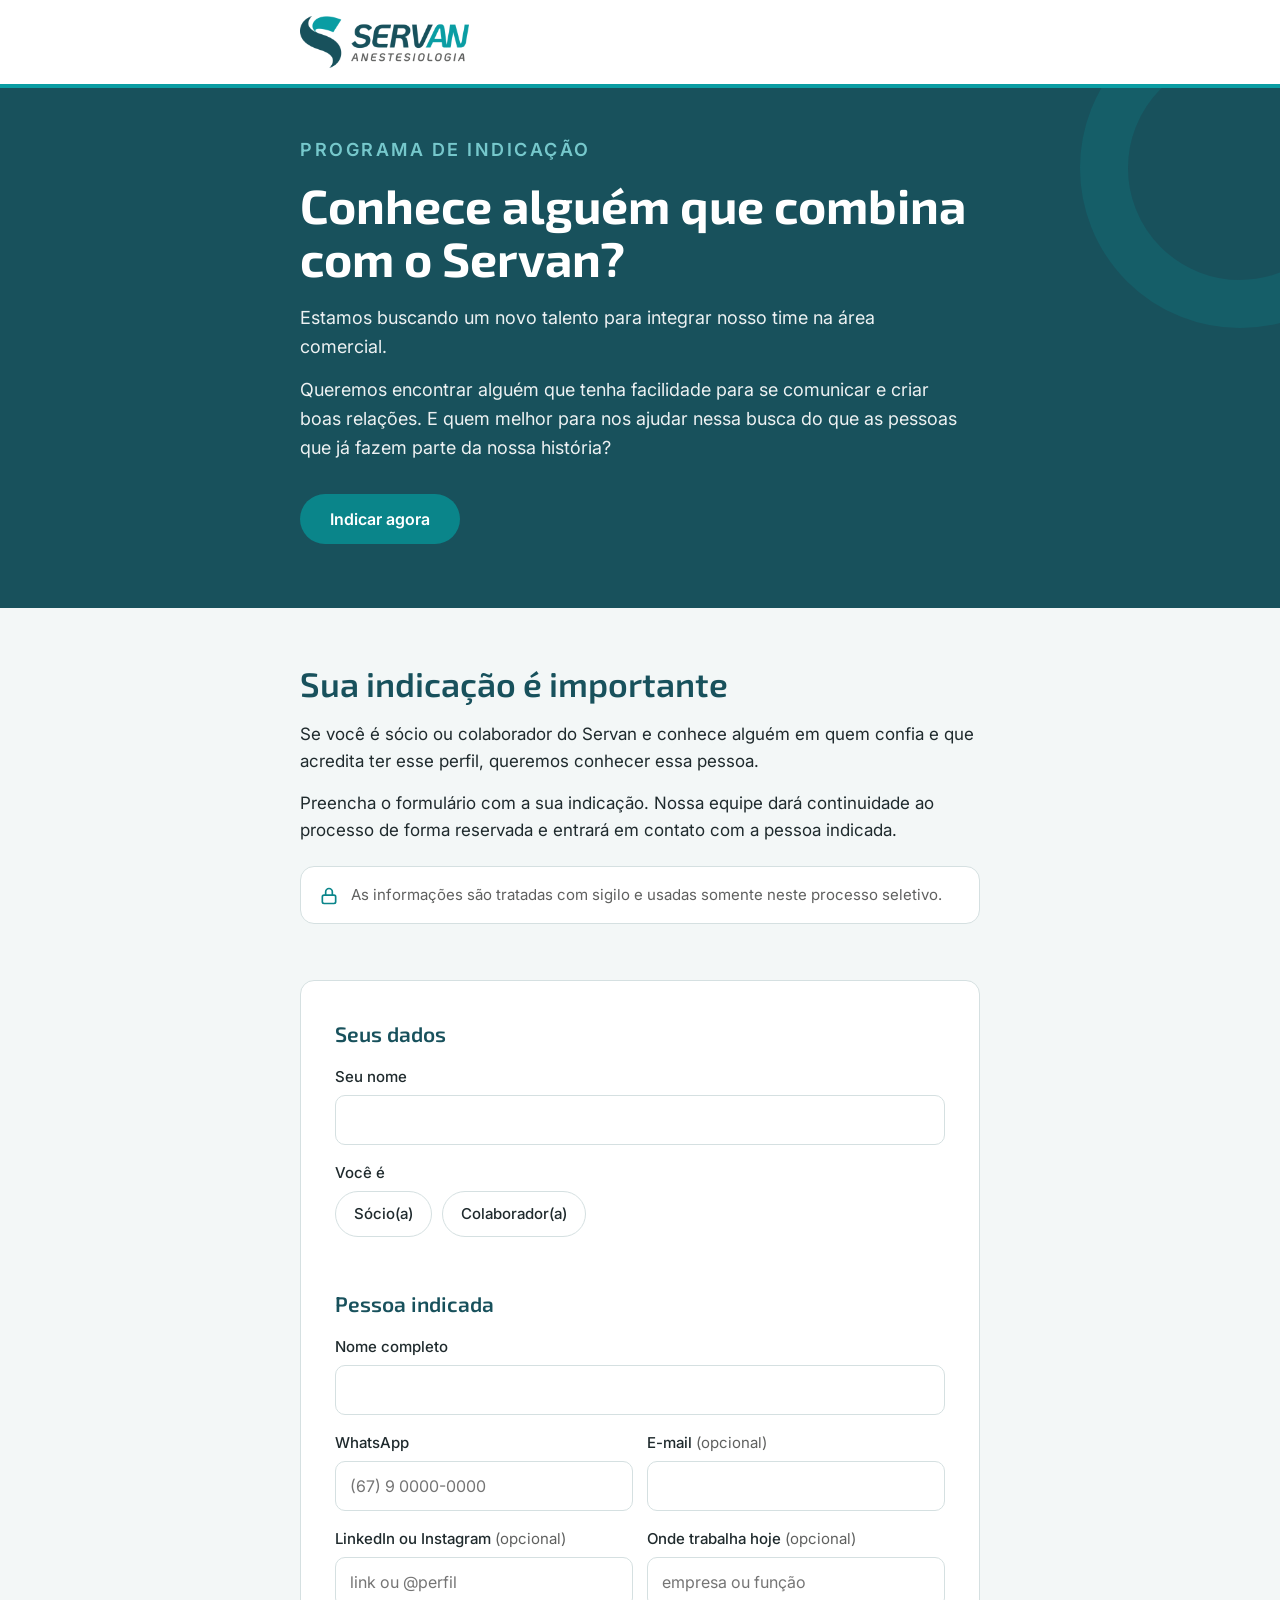
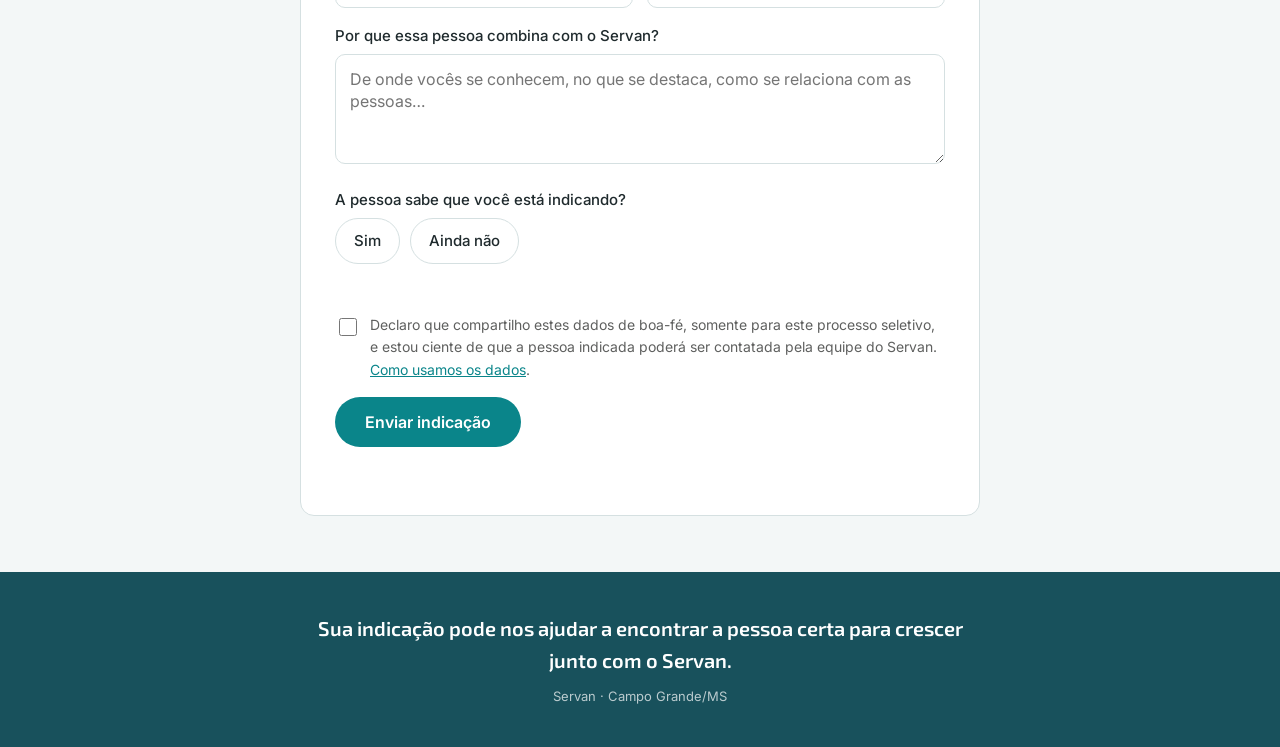
==== commit e4a6808b: "Link Servan LP privacy notice to official policy page Co-Authored-By: Claude Opus 5.5 <noreply@anthr" ====
--- a/servan-indicacao/index.html
+++ b/servan-indicacao/index.html
@@ -35,7 +35,7 @@
   /* ===== CONFIG: URL do app da Web do Apps Script (ver LEIA-ME.md) ===== */
 </style>
 <script>
-  window.SERVAN_ENDPOINT = "COLE_AQUI_A_URL_DO_APPS_SCRIPT";
+  window.SERVAN_ENDPOINT = "https://script.google.com/macros/s/AKfycbweRllh4dYWvUQdYqBitd1mqfgvUgN57IZCG9IzhG-TDoAoUFZmK3RdpVadXjXfFO03Sw/exec";
 </script>
 <style>
   *, *::before, *::after { box-sizing: border-box; }
@@ -98,11 +98,7 @@
   .choice input:focus-visible + span { outline: 2px solid var(--accent); outline-offset: 2px; }
   .consent { display: flex; gap: 10px; align-items: flex-start; font-size: 14px; color: var(--muted); font-weight: 400; }
   .consent input { margin-top: 4px; width: 18px; height: 18px; flex: none; accent-color: var(--accent); }
-  .privacy { margin-top: 24px; border-top: 1px solid var(--line); padding-top: 18px; font-size: 14px; color: var(--muted); }
-  .privacy summary { cursor: pointer; font-weight: 600; color: var(--brand); }
-  .privacy ul { padding-left: 18px; margin: 8px 0 0; }
-  .privacy li { margin-bottom: 6px; }
-  .consent a, .privacy a { color: var(--accent); }
+  .consent a { color: var(--accent); }
   .hp { position: absolute; left: -9999px; }
   .err { color: var(--error); font-size: 14px; margin: 8px 0 0; min-height: 1em; }
   .submit { display: flex; flex-direction: column; gap: 10px; align-items: stretch; }
@@ -212,7 +208,7 @@
         <div class="field">
           <label class="consent">
             <input type="checkbox" name="consentimento" value="Sim" required>
-            <span>Declaro que compartilho estes dados de boa-fé, somente para este processo seletivo, e estou ciente de que a pessoa indicada poderá ser contatada pela equipe do Servan. <a href="#privacidade">Como usamos os dados</a>.</span>
+            <span>Declaro que compartilho estes dados de boa-fé, somente para este processo seletivo, e estou ciente de que a pessoa indicada poderá ser contatada pela equipe do Servan. <a href="https://servan.com.br/politica-de-privacidade-e-cookies/" target="_blank" rel="noopener">Como usamos os dados</a>.</span>
           </label>
         </div>
 
@@ -223,18 +219,6 @@
           <p class="err" id="err" role="alert"></p>
         </div>
       </form>
-
-      <details class="privacy" id="privacidade">
-        <summary>Como usamos os dados (LGPD)</summary>
-        <p>Os dados enviados aqui são usados <strong>exclusivamente</strong> para avaliar a indicação e, se houver interesse, convidar a pessoa indicada a participar do processo seletivo da área comercial do Servan.</p>
-        <ul>
-          <li><strong>Quem trata:</strong> Servan Anestesiologia, com apoio da consultoria que conduz o recrutamento.</li>
-          <li><strong>Transparência:</strong> no primeiro contato, a pessoa indicada é informada de onde vieram seus dados e pode pedir a exclusão a qualquer momento.</li>
-          <li><strong>Prazo:</strong> os dados são mantidos apenas até o encerramento do processo seletivo e depois excluídos.</li>
-          <li><strong>Seleção:</strong> a avaliação considera somente competências e experiência para a função, sem distinção de gênero, idade, raça, estado civil ou qualquer outra característica pessoal.</li>
-          <li><strong>Seus direitos:</strong> para acessar, corrigir ou excluir dados, fale com <a href="mailto:marketing@servan.com.br">marketing@servan.com.br</a>.</li>
-        </ul>
-      </details>
 
       <div class="thanks" id="thanks" aria-live="polite">
         <div class="check"><svg width="30" height="30" viewBox="0 0 24 24" fill="none" stroke="currentColor" stroke-width="2.5" stroke-linecap="round" stroke-linejoin="round" aria-hidden="true"><path d="M20 6 9 17l-5-5"/></svg></div>
@@ -312,7 +296,13 @@
       .then(done).catch(fail);
   });
 
-  document.querySelector('a[href="#privacidade"]').addEventListener('click', function () { document.getElementById('privacidade').open = true; });
+  // Links internos com rolagem via JS (funciona também dentro do Apps Script)
+  document.querySelectorAll('a[href^="#"]').forEach(function (a) {
+    a.addEventListener('click', function (e) {
+      var t = document.querySelector(a.getAttribute('href'));
+      if (t) { e.preventDefault(); t.scrollIntoView({ behavior: 'smooth', block: 'start' }); }
+    });
+  });
 
   document.getElementById('again').addEventListener('click', function () {
     form.reset(); btn.disabled = false; btn.textContent = 'Enviar indicação';
